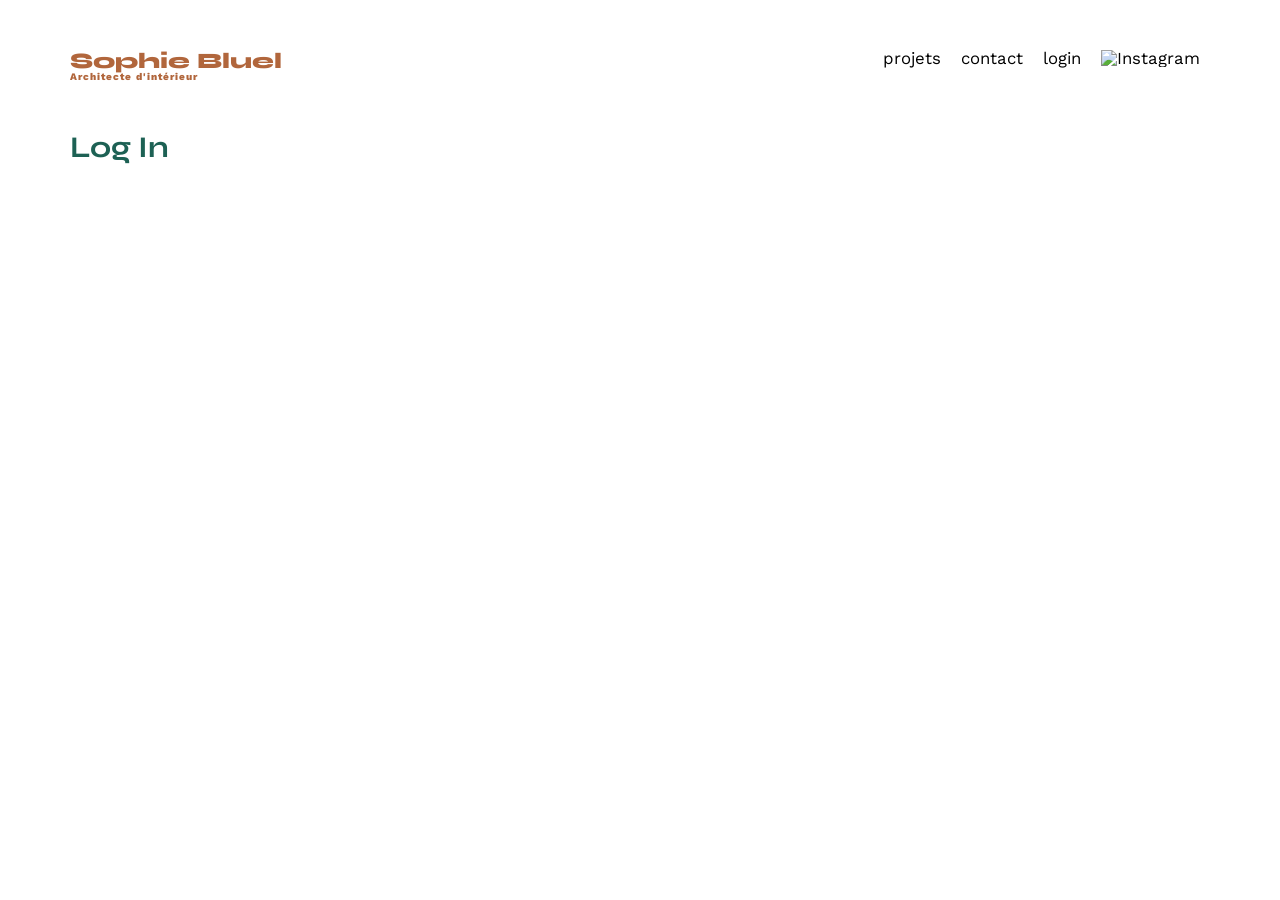
==== FrontEnd/connexion.html @ a9cc6d70 "Mise en place d'un script pour les boutons" ====
<!DOCTYPE html>
<html lang="fr">
<head>
	<meta charset="UTF-8">
	<title>Sophie Bluel - Architecte d'intérieur</title>
	<meta name="viewport" content="width=device-width, initial-scale=1.0">
	<link rel="preconnect" href="https://fonts.googleapis.com">
	<link rel="preconnect" href="https://fonts.gstatic.com" crossorigin>
	<link href="https://fonts.googleapis.com/css2?family=Syne:wght@700;800&family=Work+Sans&display=swap" rel="stylesheet">
	<meta name="description" content="">
	<link rel="stylesheet" href="./assets/style.css">
</head>
<body>
    <header>
	    <h1>Sophie Bluel <span>Architecte d'intérieur</span></h1>
	    <nav>
		    <ul>
			    <li>projets</li>
			    <li>contact</li>
			    <li>login</li>
			    <li><img src="./assets/icons/instagram.png" alt="Instagram"></li>
		    </ul>
	    </nav>
    </header>
    <main>
        <div>
        <h2>Log In</h2>
        </div>
    </main>
---- FrontEnd/assets/style.css ----
/* http://meyerweb.com/eric/tools/css/reset/
   v2.0 | 20110126
   License: none (public domain)
*/

html, body, div, span, applet, object, iframe,
h1, h2, h3, h4, h5, h6, p, blockquote, pre,
a, abbr, acronym, address, big, cite, code,
del, dfn, em, img, ins, kbd, q, s, samp,
small, strike, strong, sub, sup, tt, var,
b, u, i, center,
dl, dt, dd, ol, ul, li,
fieldset, form, label, legend,
table, caption, tbody, tfoot, thead, tr, th, td,
article, aside, canvas, details, embed,
figure, figcaption, footer, header, hgroup,
menu, nav, output, ruby, section, summary,
time, mark, audio, video {
	margin: 0;
	padding: 0;
	border: 0;
	font-size: 100%;
	font: inherit;
	vertical-align: baseline;
}
/* HTML5 display-role reset for older browsers */
article, aside, details, figcaption, figure,
footer, header, hgroup, menu, nav, section {
	display: block;
}
body {
	line-height: 1;
}
ol, ul {
	list-style: none;
}
blockquote, q {
	quotes: none;
}
blockquote:before, blockquote:after,
q:before, q:after {
	content: '';
	content: none;
}
table {
	border-collapse: collapse;
	border-spacing: 0;
}
/** end reset css**/
body {
	max-width: 1140px;
	margin:auto;
	font-family: 'Work Sans' ;
	font-size: 14px;
}
header {
	display: flex;
	justify-content: space-between;
	margin: 50px 0
}
section {
	margin: 50px 0
}

h1{
	display: flex;
	flex-direction: column;
	font-family: 'Syne';
	font-size: 22px;
	font-weight: 800;
	color: #B1663C
}

h1 > span {
	font-family: 'Work Sans';
	font-size:10px;
	letter-spacing: 0.1em;
;
}

h2{
	font-family: 'Syne';
	font-weight: 700;
	font-size: 30px;
	color: #1D6154
}
nav ul {
	display: flex;
	align-items: center;
	list-style-type: none;

}
nav li {
	padding: 0 10px;
	font-size: 1.2em;
}

li:hover {
	color: #B1663C;
}
#introduction {
	display: flex;
	align-items: center;
}
#introduction figure {
	flex: 1
}
#introduction img {
	display: block;
	margin: auto;
	width: 80%;
}

#introduction article {
	flex: 1
}
#introduction h2 {
	margin-bottom: 1em;
}

#introduction p {
	margin-bottom: 0.5em;
}
#portfolio h2 {
	text-align: center;
	margin-bottom: 1em;
}
.gallery {
	width: 100%;
	display: grid;
	grid-template-columns: 1fr 1fr 1fr;
	grid-column-gap: 20px;
	grid-row-gap: 20px;
}

.gallery img {
	width: 100%;

}
#contact {
	width: 50%;
margin: auto;
}
#contact > * {
	text-align: center;

}
#contact h2{
	margin-bottom: 20px;
}
#contact form {
	text-align: left;
	margin-top:30px;
	display: flex;
	flex-direction: column;
}

#contact input {
	height: 50px;
	font-size: 1.2em;
	border: none;
	box-shadow: 0px 4px 14px rgba(0, 0, 0, 0.09);
}
#contact label {
	margin: 2em 0 1em 0;
}
#contact textarea {
	border: none;
	box-shadow: 0px 4px 14px rgba(0, 0, 0, 0.09);
}

input[type="submit"]{
	font-family: 'Syne';
	font-weight: 700;
	color: white;
	background-color: #1D6154;
	margin : 2em auto ;
	width: 180px;
	text-align: center;
	border-radius: 60px ;
}

footer nav ul {
	display: flex;
	justify-content: flex-end;
	margin: 2em
}

.filtres {
	display: flex;
	gap: 10px;
	justify-content: center;
	margin-bottom: 40px;
}

button {
	font-family: 'Syne';
	font-size: 16px;
	color: #1D6154;
	background-color: white;
	border: 1px solid #1D6154;
	border-radius: 60px;
}

.btn-tous {
	padding: 8px 25px;
}

.btn-objets {
	padding: 8px 20px;
}

.btn-appartements {
	padding: 8px 15px;
}

.btn-hotelsRestaurants {
	padding: 8px 10px;
}

button:hover {
	background-color: #1D6154;
	color: white;
}

button:active {
	background-color: #1D6154;
	color: white;
}
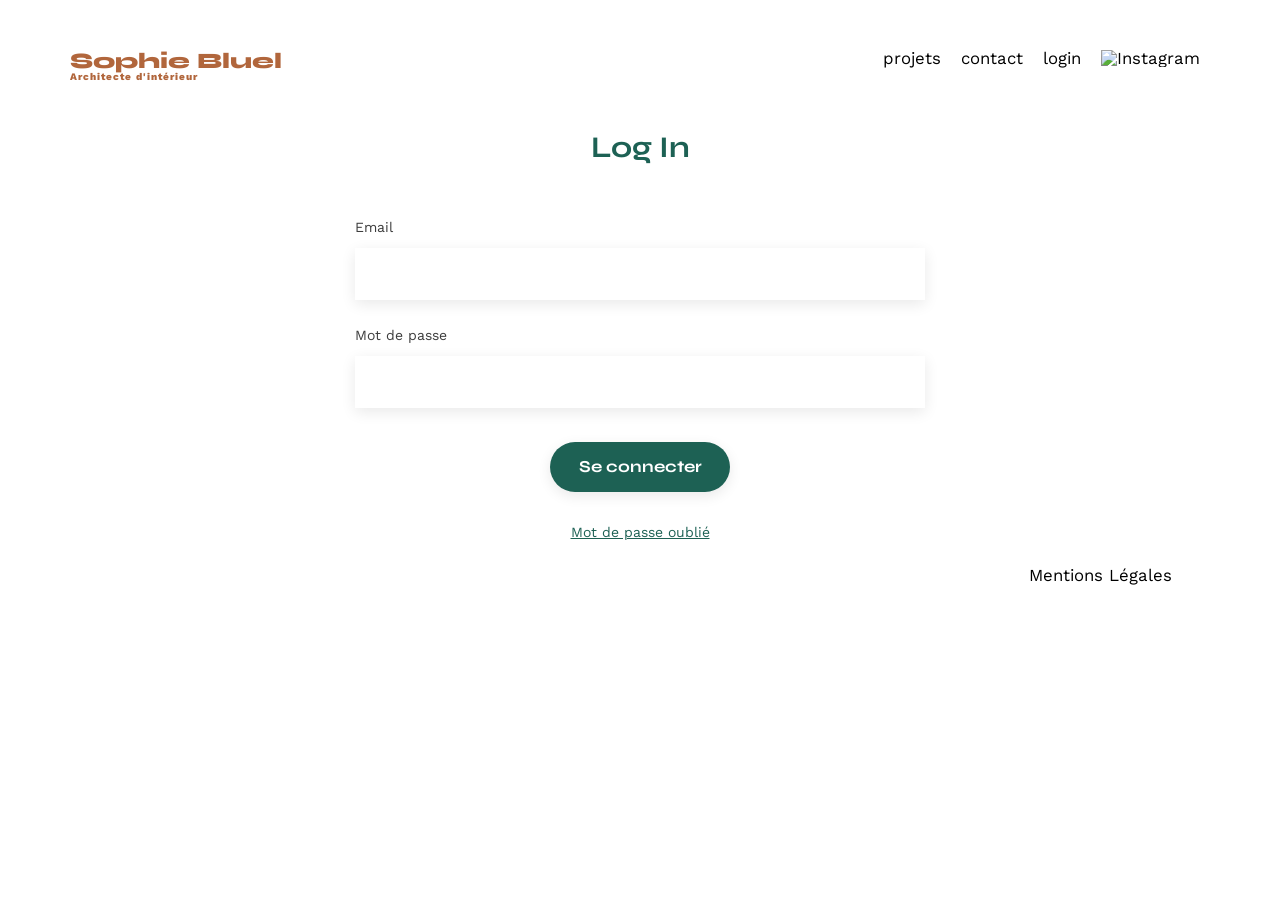
==== commit b54e23b7: "Ajout du HTML et CSS du formulaire de connexion" ====
--- a/FrontEnd/connexion.html
+++ b/FrontEnd/connexion.html
@@ -23,7 +23,24 @@
 	    </nav>
     </header>
     <main>
-        <div>
-        <h2>Log In</h2>
+        <div class="form">
+        	<h2 id="logIn">Log In</h2>
+			<form action="#" method="post">
+			<label for="email">Email</label>
+			<input type="email" name="email" id="email">
+			<label for="pwd">Mot de passe</label>
+			<input type="password" name="pwd" id="pwd">
+			<input type="submit" value="Se connecter">
+			<p id="pwdForgot"><a href="#">Mot de passe oublié</a></p>
+		</form>
         </div>
-    </main>+	</main>
+	<footer>
+		<nav>
+			<ul>
+				<li>Mentions Légales</li>
+			</ul>
+		</nav>
+	</footer>
+</body>
+</html>
--- a/FrontEnd/assets/style.css
+++ b/FrontEnd/assets/style.css
@@ -137,9 +137,9 @@
 	width: 100%;
 
 }
-#contact {
+#contact, .form {
 	width: 50%;
-margin: auto;
+	margin: auto;
 }
 #contact > * {
 	text-align: center;
@@ -148,14 +148,14 @@
 #contact h2{
 	margin-bottom: 20px;
 }
-#contact form {
+#contact form, form {
 	text-align: left;
 	margin-top:30px;
 	display: flex;
 	flex-direction: column;
 }
 
-#contact input {
+#contact input, form input {
 	height: 50px;
 	font-size: 1.2em;
 	border: none;
@@ -223,7 +223,20 @@
 	color: white;
 }
 
-button:active {
+button.active {
 	background-color: #1D6154;
 	color: white;
+}
+
+form label {
+	margin: 2em 0 1em 0;
+	color: #3d3d3d;
+}
+
+form a {
+	color: #1D6154;
+}
+
+#logIn, #pwdForgot {
+	text-align: center;
 }
